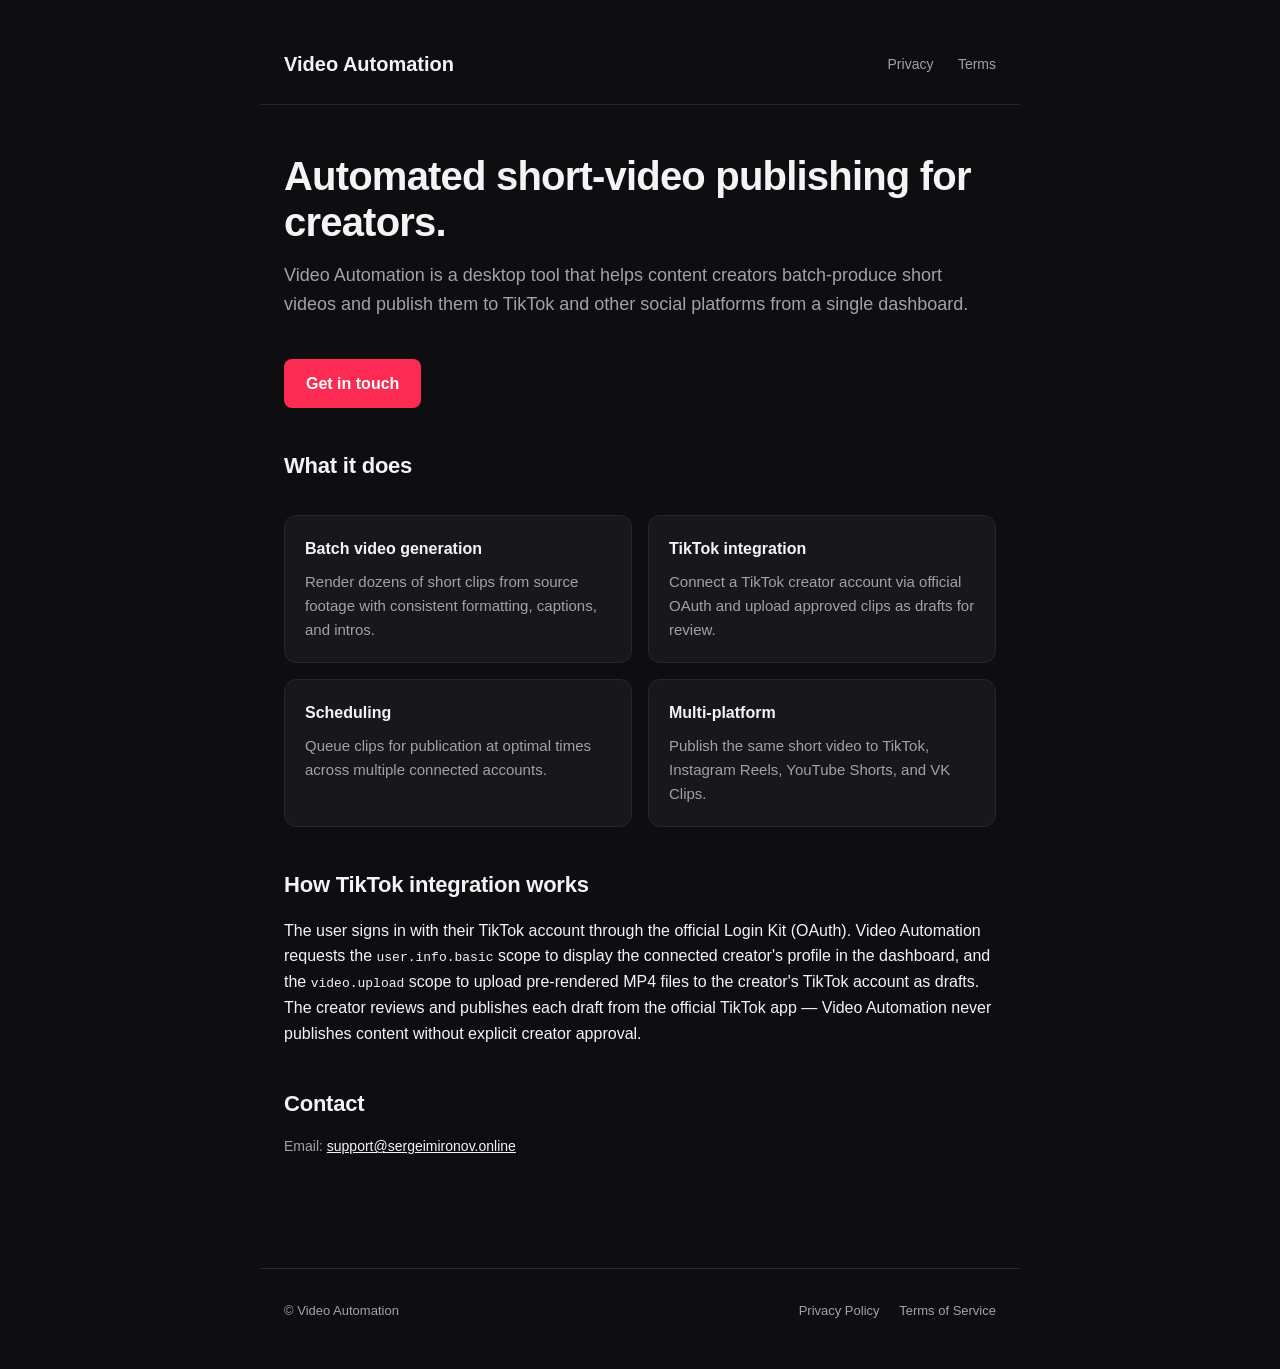
==== index.html @ 4d195194 "Initial site: landing, privacy policy, terms of service" ====
<!DOCTYPE html>
<html lang="en">
<head>
  <meta charset="UTF-8" />
  <meta name="viewport" content="width=device-width, initial-scale=1.0" />
  <title>Video Automation — Automated short-video publishing</title>
  <meta name="description" content="Video Automation helps creators generate, schedule, and publish short videos to TikTok and other platforms." />
  <link rel="stylesheet" href="style.css" />
</head>
<body>
  <header>
    <a href="index.html" class="logo">Video Automation</a>
    <nav>
      <a href="privacy.html">Privacy</a>
      <a href="terms.html">Terms</a>
    </nav>
  </header>

  <main>
    <h1>Automated short-video publishing for creators.</h1>
    <p class="lead">
      Video Automation is a desktop tool that helps content creators batch-produce short videos and publish them to TikTok and other social platforms from a single dashboard.
    </p>

    <a href="mailto:support@sergeimironov.online" class="cta">Get in touch</a>

    <h2>What it does</h2>
    <div class="features">
      <div class="feature">
        <h3>Batch video generation</h3>
        <p>Render dozens of short clips from source footage with consistent formatting, captions, and intros.</p>
      </div>
      <div class="feature">
        <h3>TikTok integration</h3>
        <p>Connect a TikTok creator account via official OAuth and upload approved clips as drafts for review.</p>
      </div>
      <div class="feature">
        <h3>Scheduling</h3>
        <p>Queue clips for publication at optimal times across multiple connected accounts.</p>
      </div>
      <div class="feature">
        <h3>Multi-platform</h3>
        <p>Publish the same short video to TikTok, Instagram Reels, YouTube Shorts, and VK Clips.</p>
      </div>
    </div>

    <h2>How TikTok integration works</h2>
    <p>
      The user signs in with their TikTok account through the official Login Kit (OAuth). Video Automation requests the <code>user.info.basic</code> scope to display the connected creator's profile in the dashboard, and the <code>video.upload</code> scope to upload pre-rendered MP4 files to the creator's TikTok account as drafts. The creator reviews and publishes each draft from the official TikTok app — Video Automation never publishes content without explicit creator approval.
    </p>

    <h2>Contact</h2>
    <p class="muted">
      Email: <a href="mailto:support@sergeimironov.online" style="color: var(--text);">support@sergeimironov.online</a>
    </p>
  </main>

  <footer>
    <span>© Video Automation</span>
    <span>
      <a href="privacy.html">Privacy Policy</a>
      <a href="terms.html">Terms of Service</a>
    </span>
  </footer>
</body>
</html>
---- style.css ----
:root {
  --bg: #0e0e10;
  --surface: #18181b;
  --text: #f4f4f5;
  --muted: #a1a1aa;
  --accent: #fe2c55;
  --border: #27272a;
  --max: 760px;
}

* { box-sizing: border-box; }

html, body {
  margin: 0;
  padding: 0;
  background: var(--bg);
  color: var(--text);
  font-family: -apple-system, BlinkMacSystemFont, "Segoe UI", Roboto, Helvetica, Arial, sans-serif;
  line-height: 1.6;
  -webkit-font-smoothing: antialiased;
}

header, main, footer {
  max-width: var(--max);
  margin: 0 auto;
  padding: 0 24px;
}

header {
  padding-top: 48px;
  padding-bottom: 24px;
  border-bottom: 1px solid var(--border);
  display: flex;
  align-items: center;
  justify-content: space-between;
  gap: 16px;
}

.logo {
  font-weight: 700;
  font-size: 20px;
  color: var(--text);
  text-decoration: none;
}

nav a {
  color: var(--muted);
  text-decoration: none;
  margin-left: 20px;
  font-size: 14px;
}

nav a:hover { color: var(--text); }

main { padding: 48px 24px 96px; }

h1 {
  font-size: 40px;
  line-height: 1.15;
  margin: 0 0 16px;
  letter-spacing: -0.02em;
}

h2 {
  font-size: 22px;
  margin: 40px 0 12px;
  letter-spacing: -0.01em;
}

h3 {
  font-size: 16px;
  margin: 24px 0 8px;
  color: var(--text);
}

p, li { color: var(--text); }

.lead {
  font-size: 18px;
  color: var(--muted);
  margin: 0 0 32px;
}

.cta {
  display: inline-block;
  background: var(--accent);
  color: #fff;
  padding: 12px 22px;
  border-radius: 8px;
  text-decoration: none;
  font-weight: 600;
  margin-top: 8px;
}

.features {
  display: grid;
  grid-template-columns: 1fr;
  gap: 16px;
  margin: 32px 0;
}

.feature {
  background: var(--surface);
  border: 1px solid var(--border);
  border-radius: 12px;
  padding: 20px;
}

.feature h3 { margin-top: 0; }
.feature p { color: var(--muted); margin: 0; font-size: 15px; }

.muted { color: var(--muted); font-size: 14px; }

.legal h2 { font-size: 20px; margin-top: 32px; }
.legal p, .legal li { color: var(--text); font-size: 15px; }
.legal ul { padding-left: 20px; }

footer {
  padding: 32px 24px 48px;
  border-top: 1px solid var(--border);
  color: var(--muted);
  font-size: 13px;
  display: flex;
  justify-content: space-between;
  flex-wrap: wrap;
  gap: 12px;
}

footer a { color: var(--muted); text-decoration: none; margin-left: 16px; }
footer a:hover { color: var(--text); }

@media (min-width: 640px) {
  .features { grid-template-columns: 1fr 1fr; }
}
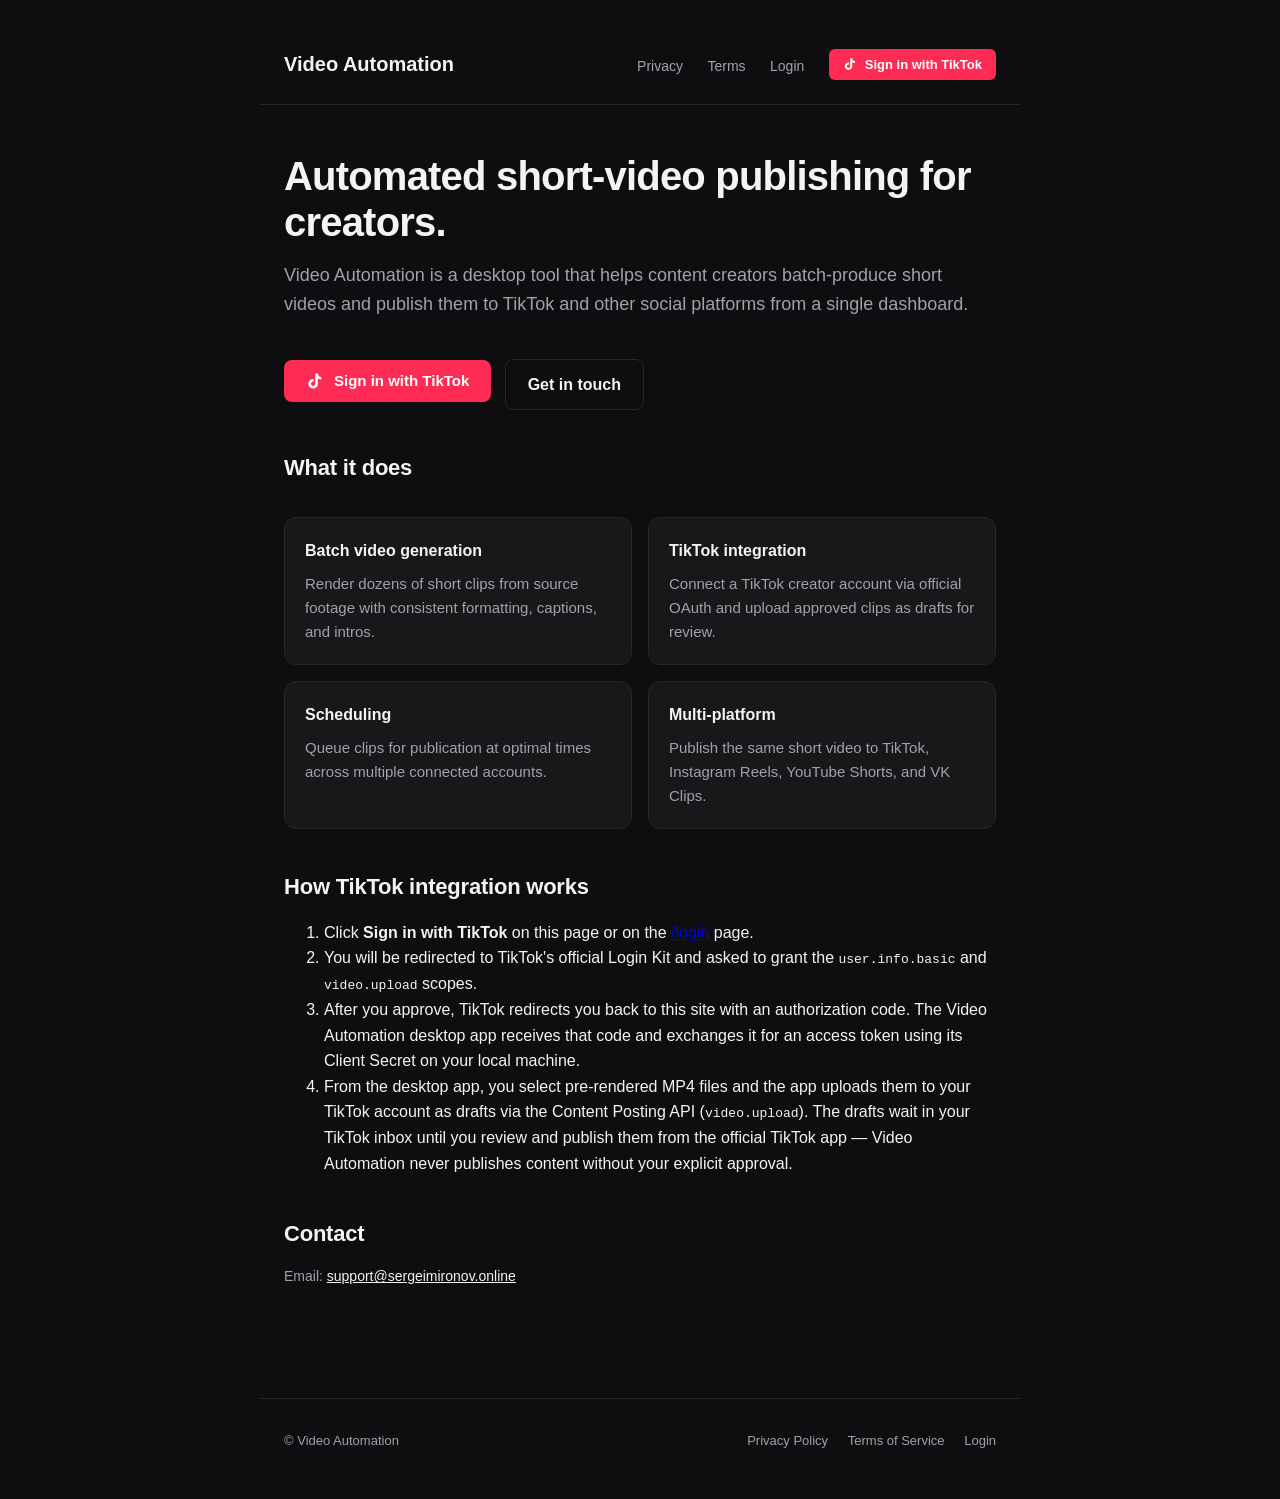
==== commit 65e31e81: "Add visible TikTok login entry point (review fix) TikTok app review rejected production submission w" ====
--- a/index.html
+++ b/index.html
@@ -13,16 +13,37 @@
     <nav>
       <a href="privacy.html">Privacy</a>
       <a href="terms.html">Terms</a>
+      <a href="login.html">Login</a>
+      <button type="button" class="tiktok-cta-nav" id="header-login-btn" aria-label="Sign in with TikTok">
+        <svg viewBox="0 0 24 24" fill="currentColor" aria-hidden="true"><path d="M19.589 6.686a4.793 4.793 0 0 1-3.77-4.245V2h-3.445v13.672a2.896 2.896 0 0 1-5.201 1.743l-.002-.001.002.001a2.895 2.895 0 0 1 3.183-4.51v-3.5a6.329 6.329 0 0 0-5.394 10.692 6.33 6.33 0 0 0 10.857-4.424V8.687a8.182 8.182 0 0 0 4.773 1.526V6.79a4.831 4.831 0 0 1-1.003-.104z"/></svg>
+        Sign in with TikTok
+      </button>
     </nav>
   </header>
 
   <main>
+    <div id="callback-banner" class="callback-banner" hidden>
+      <h2 id="callback-title">Authorization complete</h2>
+      <p id="callback-message" class="muted">You can now return to the Video Automation app. This window can be closed.</p>
+      <p class="muted" id="callback-code-wrapper" hidden>
+        Authorization code (for the desktop app):
+        <code id="callback-code">—</code>
+      </p>
+    </div>
+
     <h1>Automated short-video publishing for creators.</h1>
     <p class="lead">
       Video Automation is a desktop tool that helps content creators batch-produce short videos and publish them to TikTok and other social platforms from a single dashboard.
     </p>
 
-    <a href="mailto:support@sergeimironov.online" class="cta">Get in touch</a>
+    <p>
+      <button type="button" class="tiktok-cta" id="hero-login-btn" aria-label="Sign in with TikTok to connect your account">
+        <svg viewBox="0 0 24 24" fill="currentColor" aria-hidden="true"><path d="M19.589 6.686a4.793 4.793 0 0 1-3.77-4.245V2h-3.445v13.672a2.896 2.896 0 0 1-5.201 1.743l-.002-.001.002.001a2.895 2.895 0 0 1 3.183-4.51v-3.5a6.329 6.329 0 0 0-5.394 10.692 6.33 6.33 0 0 0 10.857-4.424V8.687a8.182 8.182 0 0 0 4.773 1.526V6.79a4.831 4.831 0 0 1-1.003-.104z"/></svg>
+        Sign in with TikTok
+      </button>
+      &nbsp;
+      <a href="mailto:support@sergeimironov.online" class="cta cta-secondary">Get in touch</a>
+    </p>
 
     <h2>What it does</h2>
     <div class="features">
@@ -45,9 +66,12 @@
     </div>
 
     <h2>How TikTok integration works</h2>
-    <p>
-      The user signs in with their TikTok account through the official Login Kit (OAuth). Video Automation requests the <code>user.info.basic</code> scope to display the connected creator's profile in the dashboard, and the <code>video.upload</code> scope to upload pre-rendered MP4 files to the creator's TikTok account as drafts. The creator reviews and publishes each draft from the official TikTok app — Video Automation never publishes content without explicit creator approval.
-    </p>
+    <ol>
+      <li>Click <strong>Sign in with TikTok</strong> on this page or on the <a href="login.html">/login</a> page.</li>
+      <li>You will be redirected to TikTok's official Login Kit and asked to grant the <code>user.info.basic</code> and <code>video.upload</code> scopes.</li>
+      <li>After you approve, TikTok redirects you back to this site with an authorization code. The Video Automation desktop app receives that code and exchanges it for an access token using its Client Secret on your local machine.</li>
+      <li>From the desktop app, you select pre-rendered MP4 files and the app uploads them to your TikTok account as drafts via the Content Posting API (<code>video.upload</code>). The drafts wait in your TikTok inbox until you review and publish them from the official TikTok app — Video Automation never publishes content without your explicit approval.</li>
+    </ol>
 
     <h2>Contact</h2>
     <p class="muted">
@@ -60,7 +84,114 @@
     <span>
       <a href="privacy.html">Privacy Policy</a>
       <a href="terms.html">Terms of Service</a>
+      <a href="login.html">Login</a>
     </span>
   </footer>
+
+  <script>
+    (function () {
+      // TikTok Login Kit — public configuration.
+      // Client Key is a public identifier (NOT a secret). Client Secret stays
+      // on the desktop app side and is never sent to the browser.
+      var TIKTOK_CLIENT_KEY = "aw92itiys9a4ydrm";
+      var TIKTOK_REDIRECT_URI = "https://sergeimironov.online";
+      var TIKTOK_SCOPES = "user.info.basic,video.upload";
+      var STATE_STORAGE_KEY = "tiktok_oauth_state";
+
+      function generateState() {
+        if (window.crypto && typeof window.crypto.randomUUID === "function") {
+          return window.crypto.randomUUID();
+        }
+        return Math.random().toString(36).slice(2) + Date.now().toString(36);
+      }
+
+      function startLogin() {
+        if (!TIKTOK_CLIENT_KEY || TIKTOK_CLIENT_KEY === "REPLACE_WITH_TIKTOK_CLIENT_KEY") {
+          alert("TikTok Client Key is not configured yet. Please contact support@sergeimironov.online.");
+          return;
+        }
+        var state = generateState();
+        try {
+          sessionStorage.setItem(STATE_STORAGE_KEY, state);
+        } catch (e) {
+          // Storage disabled (private mode) — proceed; callback will warn about state mismatch.
+        }
+        var params = new URLSearchParams({
+          client_key: TIKTOK_CLIENT_KEY,
+          scope: TIKTOK_SCOPES,
+          response_type: "code",
+          redirect_uri: TIKTOK_REDIRECT_URI,
+          state: state
+        });
+        window.location.href = "https://www.tiktok.com/v2/auth/authorize/?" + params.toString();
+      }
+
+      function showCallbackBanner(kind, title, message, code) {
+        var banner = document.getElementById("callback-banner");
+        if (!banner) return;
+        banner.hidden = false;
+        banner.classList.remove("success", "error");
+        banner.classList.add(kind);
+        document.getElementById("callback-title").textContent = title;
+        document.getElementById("callback-message").textContent = message;
+        var wrapper = document.getElementById("callback-code-wrapper");
+        var codeEl = document.getElementById("callback-code");
+        if (code) {
+          wrapper.hidden = false;
+          codeEl.textContent = code;
+        } else {
+          wrapper.hidden = true;
+        }
+      }
+
+      function handleCallbackIfPresent() {
+        var params = new URLSearchParams(window.location.search);
+        var code = params.get("code");
+        var error = params.get("error");
+        var state = params.get("state");
+        if (!code && !error) return;
+
+        var expectedState = null;
+        try { expectedState = sessionStorage.getItem(STATE_STORAGE_KEY); } catch (e) {}
+
+        if (error) {
+          var description = params.get("error_description") || "";
+          showCallbackBanner(
+            "error",
+            "TikTok authorization failed",
+            description ? error + ": " + description : error,
+            null
+          );
+          return;
+        }
+
+        if (expectedState && state && state !== expectedState) {
+          showCallbackBanner(
+            "error",
+            "State mismatch",
+            "The OAuth state parameter did not match what was issued by this browser. Please retry the login from this device to prevent CSRF.",
+            null
+          );
+          return;
+        }
+
+        try { sessionStorage.removeItem(STATE_STORAGE_KEY); } catch (e) {}
+
+        showCallbackBanner(
+          "success",
+          "Connected to TikTok",
+          "Authorization complete. The desktop Video Automation app picks up the code below automatically. You can close this window.",
+          code
+        );
+      }
+
+      var heroBtn = document.getElementById("hero-login-btn");
+      var headerBtn = document.getElementById("header-login-btn");
+      if (heroBtn) heroBtn.addEventListener("click", startLogin);
+      if (headerBtn) headerBtn.addEventListener("click", startLogin);
+
+      handleCallbackIfPresent();
+    })();
+  </script>
 </body>
 </html>
--- a/style.css
+++ b/style.css
@@ -90,6 +90,90 @@
   text-decoration: none;
   font-weight: 600;
   margin-top: 8px;
+}
+
+.cta.cta-secondary {
+  background: transparent;
+  color: var(--text);
+  border: 1px solid var(--border);
+}
+
+.cta.cta-secondary:hover {
+  border-color: var(--accent);
+  color: var(--accent);
+}
+
+.tiktok-cta {
+  display: inline-flex;
+  align-items: center;
+  gap: 10px;
+  background: var(--accent);
+  color: #fff;
+  padding: 12px 22px;
+  border-radius: 8px;
+  border: none;
+  text-decoration: none;
+  font-weight: 600;
+  font-size: 15px;
+  cursor: pointer;
+  font-family: inherit;
+  margin-top: 8px;
+}
+
+.tiktok-cta:hover { filter: brightness(1.08); }
+
+.tiktok-cta svg {
+  width: 18px;
+  height: 18px;
+  flex-shrink: 0;
+}
+
+.tiktok-cta-nav {
+  display: inline-flex;
+  align-items: center;
+  gap: 8px;
+  background: var(--accent);
+  color: #fff;
+  padding: 8px 14px;
+  border-radius: 6px;
+  border: none;
+  text-decoration: none;
+  font-weight: 600;
+  font-size: 13px;
+  cursor: pointer;
+  font-family: inherit;
+  margin-left: 20px;
+}
+
+.tiktok-cta-nav:hover { filter: brightness(1.08); }
+
+.tiktok-cta-nav svg {
+  width: 14px;
+  height: 14px;
+}
+
+.callback-banner {
+  background: var(--surface);
+  border: 1px solid var(--border);
+  border-radius: 12px;
+  padding: 24px;
+  margin: 24px 0 32px;
+}
+
+.callback-banner.success { border-color: #2f9e44; }
+.callback-banner.error { border-color: var(--accent); }
+
+.callback-banner h2 { margin-top: 0; }
+
+.callback-banner code {
+  display: block;
+  background: var(--bg);
+  border: 1px solid var(--border);
+  border-radius: 6px;
+  padding: 10px 12px;
+  margin-top: 8px;
+  font-size: 13px;
+  word-break: break-all;
 }
 
 .features {
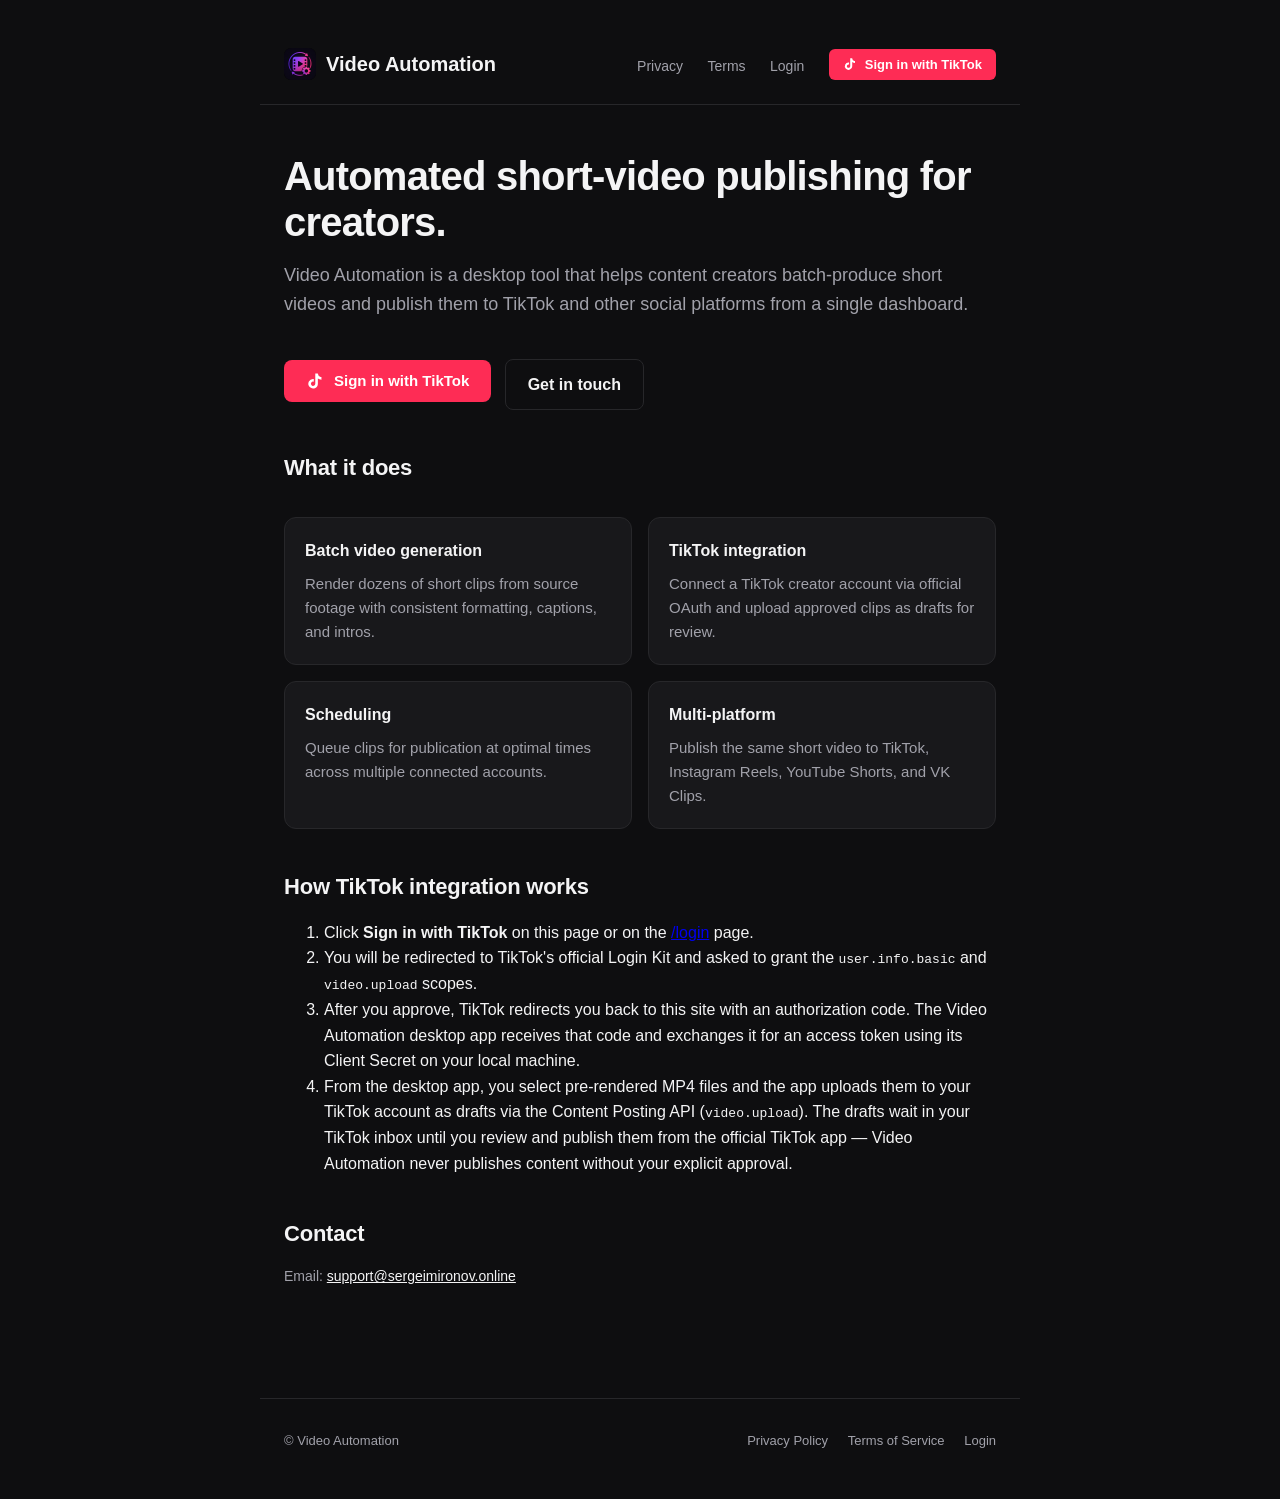
==== commit 238ccfb6: "Fix TikTok review: app name in policies + favicon/logo consistency Reviewer feedback: 1) Privacy Pol" ====
--- a/index.html
+++ b/index.html
@@ -3,13 +3,20 @@
 <head>
   <meta charset="UTF-8" />
   <meta name="viewport" content="width=device-width, initial-scale=1.0" />
-  <title>Video Automation — Automated short-video publishing</title>
-  <meta name="description" content="Video Automation helps creators generate, schedule, and publish short videos to TikTok and other platforms." />
+  <title>Video Automation (sergeimironov) — Automated short-video publishing</title>
+  <meta name="description" content="Video Automation (TikTok app: sergeimironov) helps creators generate, schedule, and publish short videos to TikTok and other platforms." />
+  <link rel="icon" type="image/png" sizes="32x32" href="favicon-32.png" />
+  <link rel="icon" type="image/png" sizes="16x16" href="favicon-16.png" />
+  <link rel="shortcut icon" href="favicon.ico" />
+  <link rel="apple-touch-icon" sizes="180x180" href="apple-touch-icon.png" />
   <link rel="stylesheet" href="style.css" />
 </head>
 <body>
   <header>
-    <a href="index.html" class="logo">Video Automation</a>
+    <a href="index.html" class="logo">
+      <img src="icon.png" alt="Video Automation icon" class="logo-img" />
+      <span>Video Automation</span>
+    </a>
     <nav>
       <a href="privacy.html">Privacy</a>
       <a href="terms.html">Terms</a>
--- a/style.css
+++ b/style.css
@@ -41,6 +41,16 @@
   font-size: 20px;
   color: var(--text);
   text-decoration: none;
+  display: inline-flex;
+  align-items: center;
+  gap: 10px;
+}
+
+.logo-img {
+  width: 32px;
+  height: 32px;
+  border-radius: 7px;
+  display: block;
 }
 
 nav a {
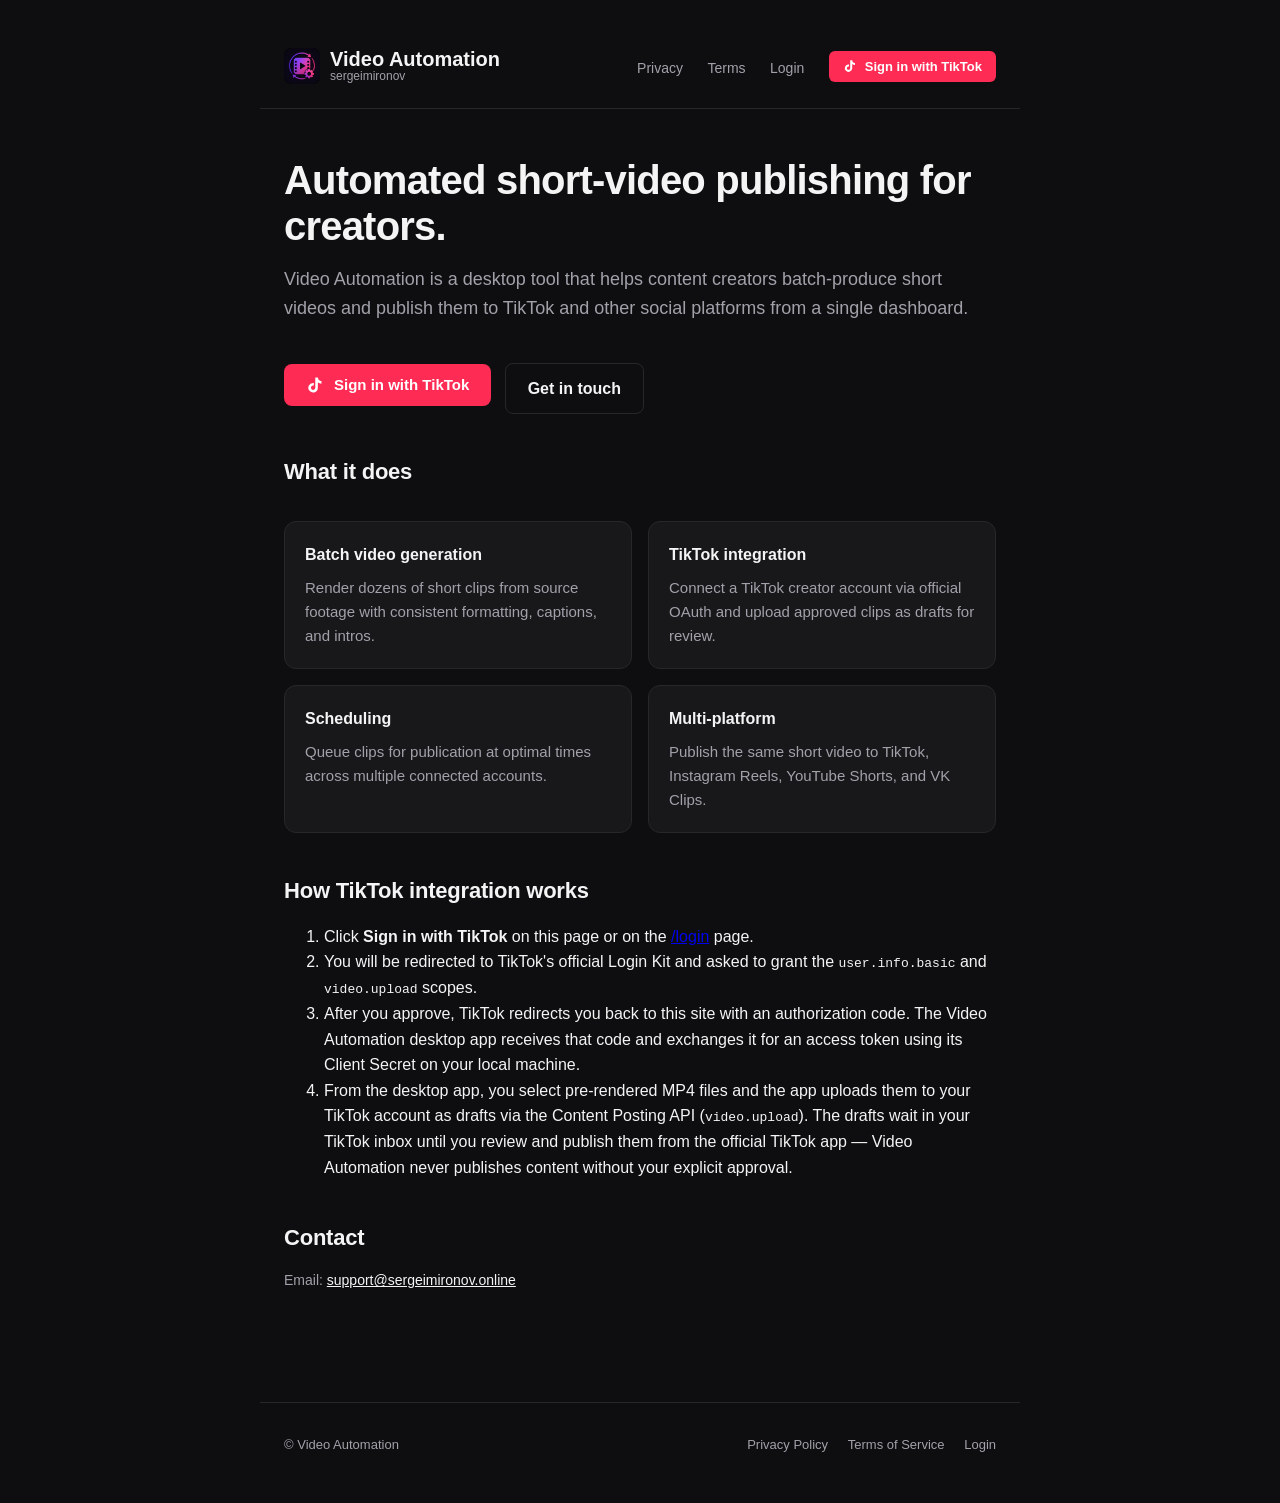
==== commit 4e8729c4: "Show "sergeimironov" as subtitle under "Video Automation" in header Add the registered TikTok app na" ====
--- a/index.html
+++ b/index.html
@@ -14,8 +14,11 @@
 <body>
   <header>
     <a href="index.html" class="logo">
-      <img src="icon.png" alt="Video Automation icon" class="logo-img" />
-      <span>Video Automation</span>
+      <img src="icon.png" alt="Video Automation (sergeimironov) icon" class="logo-img" />
+      <span class="logo-text">
+        Video Automation
+        <span class="logo-sub">sergeimironov</span>
+      </span>
     </a>
     <nav>
       <a href="privacy.html">Privacy</a>
--- a/style.css
+++ b/style.css
@@ -47,10 +47,23 @@
 }
 
 .logo-img {
-  width: 32px;
-  height: 32px;
+  width: 36px;
+  height: 36px;
   border-radius: 7px;
   display: block;
+}
+
+.logo-text {
+  display: inline-flex;
+  flex-direction: column;
+  line-height: 1.1;
+}
+
+.logo-sub {
+  font-weight: 500;
+  font-size: 12px;
+  color: var(--muted);
+  letter-spacing: 0;
 }
 
 nav a {
